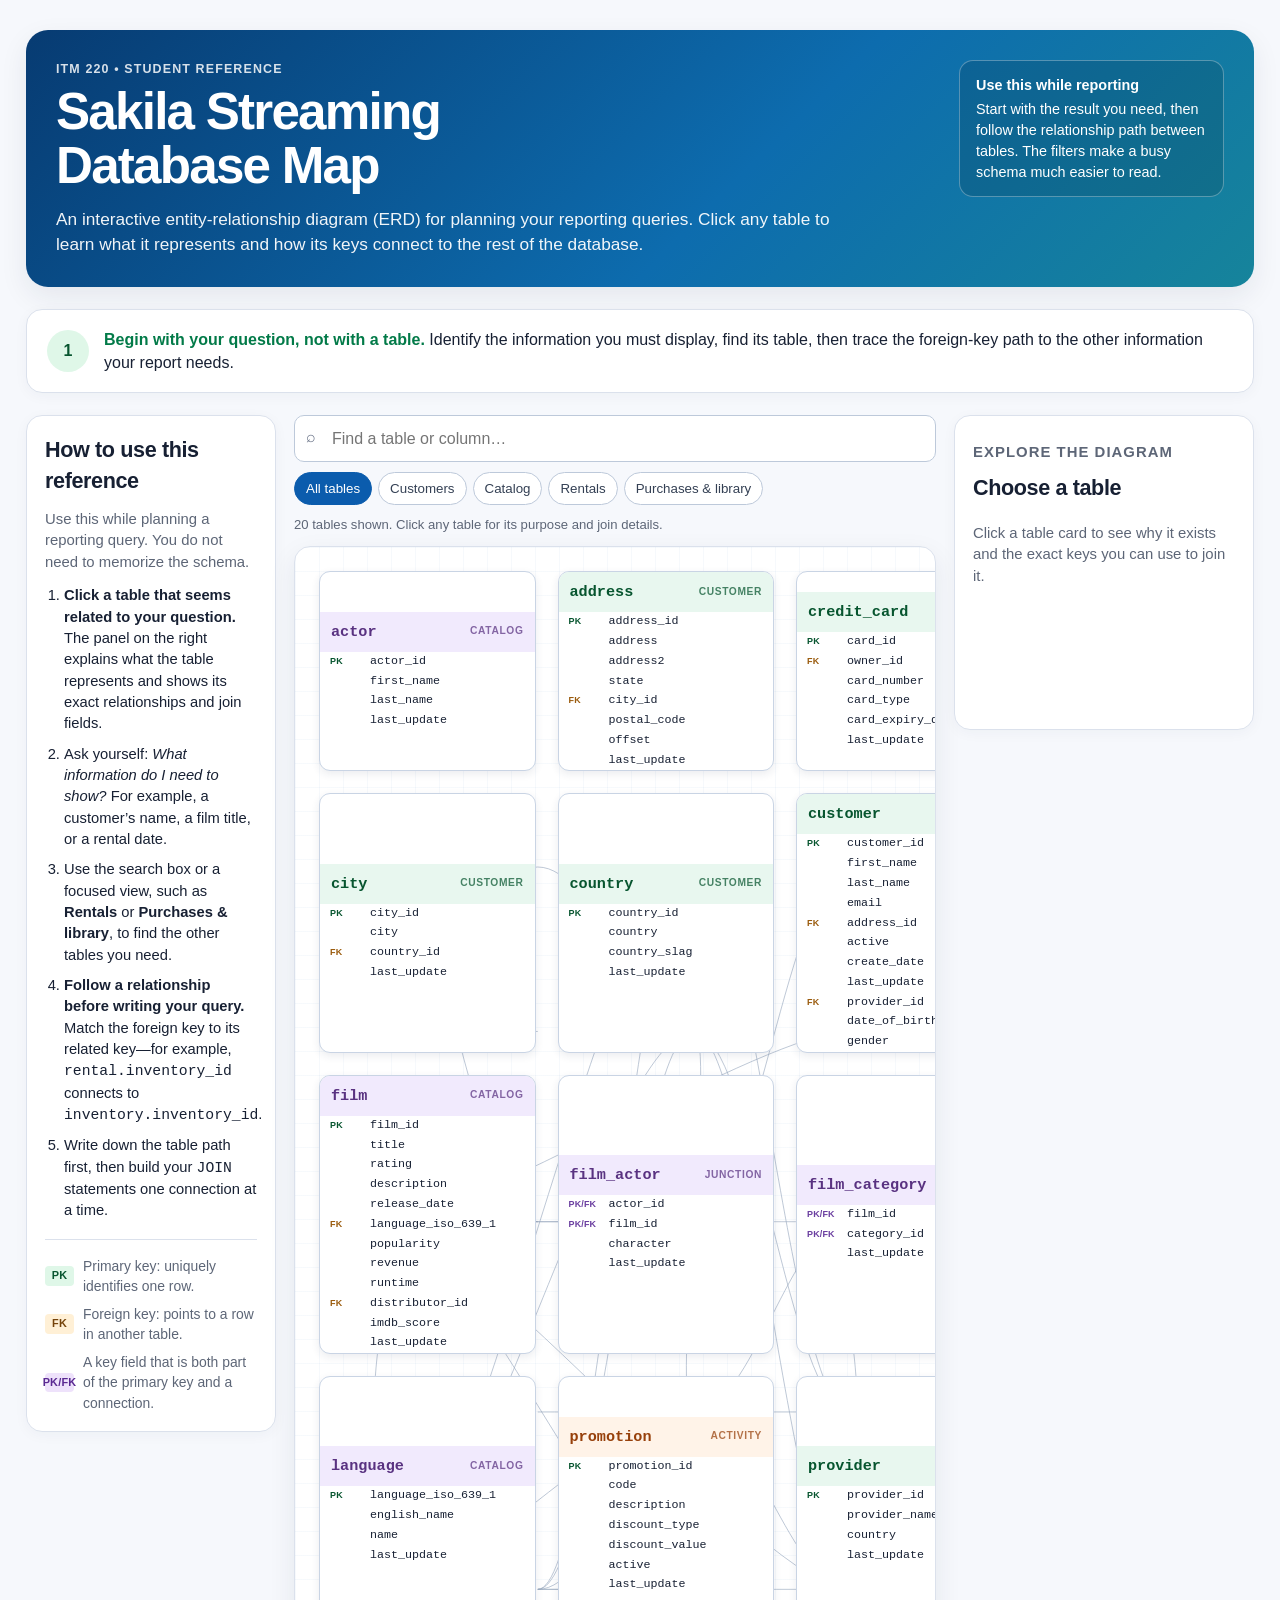
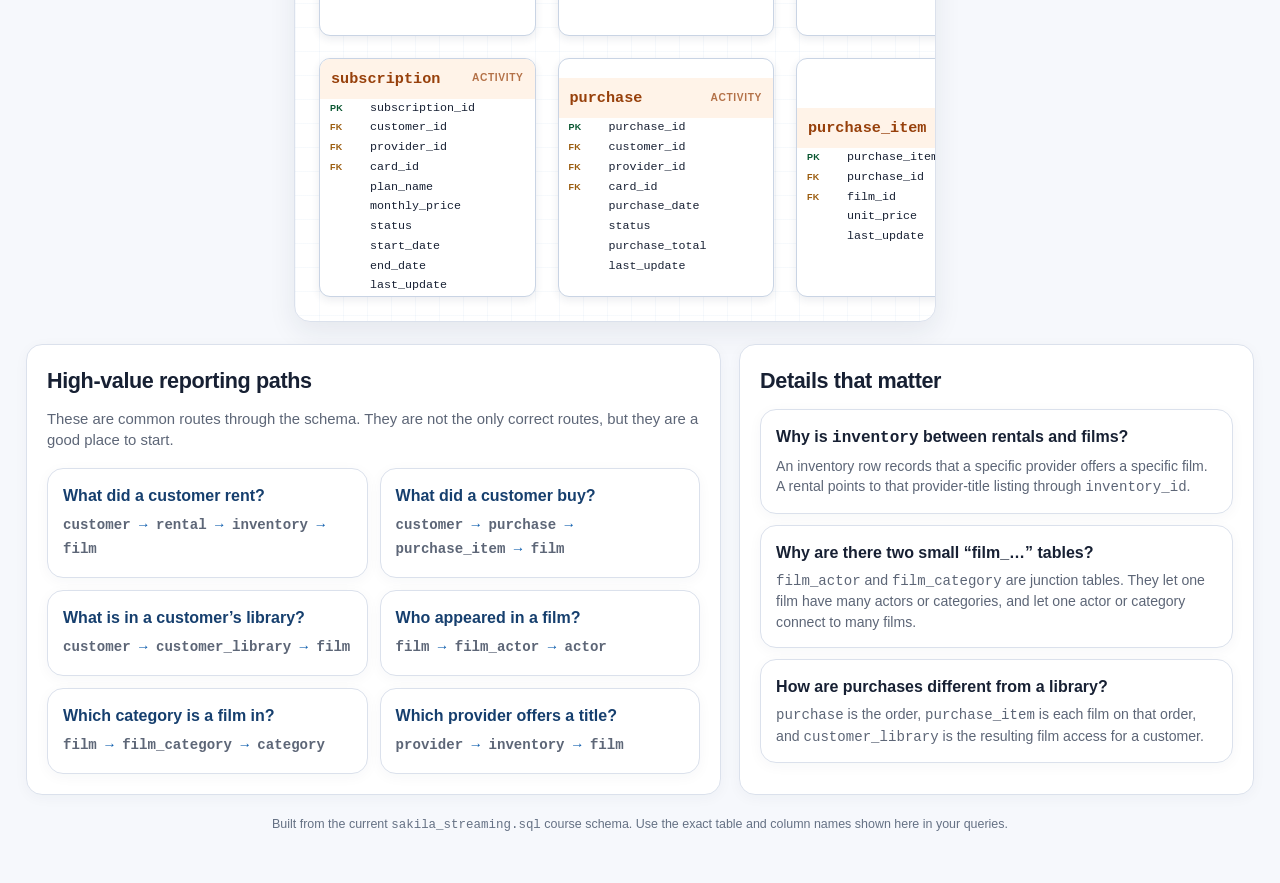
==== docs/database-access/sakila-streaming-erd/index.html @ 8a1492b1 "Rename ERD file to index.html" ====
<!doctype html>
<html lang="en">
<head>
  <meta charset="utf-8">
  <meta name="viewport" content="width=device-width, initial-scale=1">
  <title>Sakila Streaming — Student ERD Reference</title>
  <style>
    :root {
      --ink: #172033;
      --muted: #5d6677;
      --paper: #f6f8fc;
      --panel: #ffffff;
      --line: #dbe1ec;
      --blue: #0b5cad;
      --blue-soft: #e8f2ff;
      --green: #027a48;
      --green-soft: #e8f7ef;
      --purple: #6b3fa0;
      --purple-soft: #f1eafd;
      --orange: #b54708;
      --orange-soft: #fff3e8;
      --shadow: 0 10px 28px rgba(25, 40, 70, .08);
    }

    * { box-sizing: border-box; }
    html { scroll-behavior: smooth; }
    body {
      margin: 0;
      color: var(--ink);
      background: var(--paper);
      font-family: Inter, Aptos, "Segoe UI", Arial, sans-serif;
      line-height: 1.45;
    }

    .page { max-width: 1550px; margin: 0 auto; padding: 30px 26px 50px; }
    .hero {
      display: grid;
      grid-template-columns: minmax(0, 1fr) auto;
      gap: 20px;
      align-items: start;
      padding: 30px;
      border-radius: 22px;
      color: #fff;
      background: linear-gradient(135deg, #073b72 0%, #0d6cae 58%, #16849b 100%);
      box-shadow: var(--shadow);
    }
    .eyebrow { margin: 0 0 7px; font-size: .78rem; font-weight: 800; letter-spacing: .09em; text-transform: uppercase; opacity: .84; }
    h1 { margin: 0; font-size: clamp(2rem, 4vw, 3.25rem); line-height: 1.05; letter-spacing: -.035em; }
    .subtitle { max-width: 780px; margin: 14px 0 0; font-size: 1.08rem; opacity: .94; }
    .hero-note { max-width: 265px; padding: 14px 16px; border: 1px solid rgba(255,255,255,.3); border-radius: 14px; background: rgba(0,0,0,.12); font-size: .9rem; }
    .hero-note strong { display: block; margin-bottom: 3px; }

    .quick-start, .guide, .detail-panel, .path-card, .faq-card {
      border: 1px solid var(--line);
      border-radius: 16px;
      background: var(--panel);
      box-shadow: 0 3px 14px rgba(25, 40, 70, .04);
    }
    .quick-start { display: grid; grid-template-columns: auto minmax(0, 1fr); gap: 15px; align-items: center; margin: 22px 0; padding: 18px 20px; }
    .quick-start .number { display: grid; place-items: center; width: 42px; height: 42px; border-radius: 50%; color: #07552f; background: #dff7e8; font-weight: 850; }
    .quick-start p { margin: 0; }
    .quick-start strong { color: var(--green); }

    h2 { margin: 0; font-size: 1.35rem; letter-spacing: -.018em; }
    h3 { margin: 0; font-size: 1rem; }
    .workspace { display: grid; grid-template-columns: 250px minmax(0, 1fr) 300px; gap: 18px; align-items: start; }
    .guide, .detail-panel { padding: 18px; }
    .guide { position: sticky; top: 18px; }
    .guide h2, .detail-panel h2 { margin-bottom: 12px; }
    .guide p, .detail-panel p { margin: 8px 0; color: var(--muted); font-size: .93rem; }
    .guide ol { margin: 12px 0 0; padding-left: 19px; }
    .guide li { margin: 9px 0; font-size: .92rem; }
    .legend { display: grid; gap: 8px; margin-top: 17px; padding-top: 16px; border-top: 1px solid var(--line); }
    .legend-row { display: flex; gap: 9px; align-items: center; font-size: .87rem; color: var(--muted); }
    .key { display: inline-flex; min-width: 29px; justify-content: center; padding: 2px 5px; border-radius: 4px; font-size: .68rem; font-weight: 850; letter-spacing: .02em; }
    .key.pk { color: #07552f; background: #dff7e8; }
    .key.fk { color: #75430a; background: #fff0d6; }
    .key.both { color: #5a2992; background: #eee2fb; }

    .map-area { min-width: 0; }
    .toolbar { display: flex; flex-wrap: wrap; gap: 10px; align-items: center; margin: 0 0 12px; }
    .search-wrap { flex: 1 1 215px; position: relative; }
    .search-wrap input { width: 100%; padding: 11px 12px 11px 37px; border: 1px solid #bdc9da; border-radius: 10px; outline: none; font: inherit; background: #fff; }
    .search-wrap input:focus { border-color: var(--blue); box-shadow: 0 0 0 3px rgba(11,92,173,.14); }
    .search-icon { position: absolute; left: 12px; top: 10px; color: #667085; }
    .filters { display: flex; flex-wrap: wrap; gap: 6px; }
    .filter {
      border: 1px solid #bdc9da;
      border-radius: 99px;
      padding: 8px 11px;
      color: #344054;
      background: #fff;
      font: 700 .78rem/1 inherit;
      cursor: pointer;
    }
    .filter:hover, .filter[aria-pressed="true"] { color: #fff; border-color: var(--blue); background: var(--blue); }
    .status { width: 100%; margin: 0; font-size: .82rem; color: var(--muted); }

    .diagram {
      position: relative;
      min-height: 1160px;
      overflow: auto;
      border: 1px solid var(--line);
      border-radius: 16px;
      background: linear-gradient(90deg, rgba(11,92,173,.035) 1px, transparent 1px), linear-gradient(rgba(11,92,173,.035) 1px, transparent 1px), #fff;
      background-size: 24px 24px;
      box-shadow: var(--shadow);
    }
    #connections { position: absolute; inset: 0; width: 100%; height: 100%; pointer-events: none; overflow: visible; z-index: 1; }
    .edge { fill: none; stroke: #98a9bf; stroke-width: 1.35; opacity: .72; }
    .edge.highlight { stroke: #0b5cad; stroke-width: 2.5; opacity: 1; }
    .edge-label { fill: #536174; font-size: 10px; font-weight: 750; paint-order: stroke; stroke: #fff; stroke-width: 3px; stroke-linejoin: round; }
    #cards { position: relative; z-index: 2; display: grid; grid-template-columns: repeat(4, minmax(205px, 1fr)); gap: 22px; min-width: 980px; padding: 24px; }
    .table-card {
      width: 100%; padding: 0; overflow: hidden; border: 1px solid #c9d4e4; border-radius: 11px; color: var(--ink); text-align: left; background: #fff; box-shadow: 0 3px 8px rgba(30, 45, 75, .09); font: inherit; cursor: pointer; transition: transform .14s ease, box-shadow .14s ease, opacity .14s ease;
    }
    .table-card:hover, .table-card:focus-visible { z-index: 3; outline: none; transform: translateY(-2px); box-shadow: 0 8px 18px rgba(30, 45, 75, .16); }
    .table-card.is-selected { border: 3px solid var(--blue); box-shadow: 0 0 0 4px rgba(11,92,173,.14), 0 8px 18px rgba(30, 45, 75, .16); }
    .table-card.is-muted { opacity: .28; }
    .table-card.is-hidden { display: none; }
    .table-head { display: flex; align-items: center; justify-content: space-between; gap: 8px; padding: 9px 11px; color: #173a5e; background: var(--blue-soft); }
    .table-head.people { color: #07552f; background: var(--green-soft); }
    .table-head.catalog { color: #593281; background: var(--purple-soft); }
    .table-head.activity { color: #97400b; background: var(--orange-soft); }
    .table-name { font-family: ui-monospace, SFMono-Regular, Consolas, monospace; font-size: .95rem; font-weight: 850; }
    .table-kind { font-size: .64rem; font-weight: 850; letter-spacing: .06em; text-transform: uppercase; opacity: .72; }
    .table-fields { padding: 7px 0; }
    .field { display: grid; grid-template-columns: 35px minmax(0, 1fr); gap: 5px; padding: 2px 10px; font-family: ui-monospace, SFMono-Regular, Consolas, monospace; font-size: .73rem; line-height: 1.35; }
    .field-key { align-self: start; padding-top: 1px; font-family: Inter, Aptos, sans-serif; font-size: .56rem; font-weight: 900; letter-spacing: .02em; color: transparent; }
    .field-key.pk { color: #07552f; }
    .field-key.fk { color: #9a5b0d; }
    .field-key.both { color: #6b3fa0; }
    .field-name { overflow-wrap: anywhere; }

    .detail-panel { position: sticky; top: 18px; min-height: 315px; }
    .detail-kicker { margin: 0 0 5px; color: var(--blue); font-size: .73rem; font-weight: 850; letter-spacing: .07em; text-transform: uppercase; }
    .detail-name { font-family: ui-monospace, SFMono-Regular, Consolas, monospace; font-size: 1.3rem; }
    .connection-list { margin: 15px 0 0; padding: 0; list-style: none; }
    .connection-list li { margin: 7px 0; color: var(--muted); font-size: .85rem; }
    .connection-list code { color: #26466d; font-weight: 700; }
    .empty-detail { margin: 20px 0 0 !important; }

    .bottom { display: grid; grid-template-columns: 1.35fr 1fr; gap: 18px; margin-top: 22px; }
    .paths, .faq { padding: 20px; }
    .paths > p, .faq > p { margin: 7px 0 16px; color: var(--muted); }
    .path-grid { display: grid; grid-template-columns: repeat(2, minmax(0, 1fr)); gap: 12px; }
    .path-card { padding: 15px; }
    .path-card h3 { color: #163f6e; }
    .path-card p { margin: 7px 0 0; color: var(--muted); font-size: .88rem; }
    .path { margin: 10px 0 0; color: #334155; font-family: ui-monospace, SFMono-Regular, Consolas, monospace; font-size: .76rem; font-weight: 700; line-height: 1.7; }
    .arrow { color: var(--blue); }
    .faq-card { padding: 15px; margin: 11px 0 0; }
    .faq-card p { margin: 6px 0 0; color: var(--muted); font-size: .88rem; }
    footer { margin-top: 20px; color: #657184; font-size: .78rem; text-align: center; }

    @media (max-width: 1180px) {
      .workspace { grid-template-columns: 230px minmax(0, 1fr); }
      .detail-panel { grid-column: 1 / -1; position: static; }
      .detail-panel .connection-list { display: grid; grid-template-columns: repeat(2, minmax(0, 1fr)); column-gap: 16px; }
    }
    @media (max-width: 770px) {
      .page { padding: 14px 12px 30px; }
      .hero, .workspace, .bottom { grid-template-columns: 1fr; }
      .hero { padding: 22px; }
      .hero-note { max-width: none; }
      .guide { position: static; }
      .path-grid { grid-template-columns: 1fr; }
      .detail-panel .connection-list { display: block; }
      .diagram { min-height: 980px; }
    }
    @media print {
      body { background: white; }
      .page { max-width: none; padding: 0; }
      .toolbar, .quick-start { display: none; }
      .hero { color: #111; background: white; box-shadow: none; border: 1px solid #bbb; }
      .hero-note { border-color: #bbb; background: #f5f5f5; }
      .workspace { display: block; }
      .guide, .detail-panel, .bottom { display: none; }
      .diagram { border: none; box-shadow: none; overflow: visible; }
      #cards { min-width: 0; grid-template-columns: repeat(4, 1fr); padding: 0; gap: 8px; }
      .table-card { break-inside: avoid; box-shadow: none; }
    }
  </style>
</head>
<body>
  <main class="page">
    <header class="hero">
      <div>
        <p class="eyebrow">ITM 220 • Student Reference</p>
        <h1>Sakila Streaming<br>Database Map</h1>
        <p class="subtitle">An interactive entity-relationship diagram (ERD) for planning your reporting queries. Click any table to learn what it represents and how its keys connect to the rest of the database.</p>
      </div>
      <div class="hero-note"><strong>Use this while reporting</strong>Start with the result you need, then follow the relationship path between tables. The filters make a busy schema much easier to read.</div>
    </header>

    <section class="quick-start" aria-label="A good way to begin">
      <div class="number">1</div>
      <p><strong>Begin with your question, not with a table.</strong> Identify the information you must display, find its table, then trace the foreign-key path to the other information your report needs.</p>
    </section>

    <section class="workspace" aria-label="Interactive ERD">
      <aside class="guide">
        <h2>How to use this reference</h2>
        <p>Use this while planning a reporting query. You do not need to memorize the schema.</p>
        <ol>
          <li><strong>Click a table that seems related to your question.</strong> The panel on the right explains what the table represents and shows its exact relationships and join fields.</li>
          <li>Ask yourself: <em>What information do I need to show?</em> For example, a customer’s name, a film title, or a rental date.</li>
          <li>Use the search box or a focused view, such as <strong>Rentals</strong> or <strong>Purchases &amp; library</strong>, to find the other tables you need.</li>
          <li><strong>Follow a relationship before writing your query.</strong> Match the foreign key to its related key—for example, <code>rental.inventory_id</code> connects to <code>inventory.inventory_id</code>.</li>
          <li>Write down the table path first, then build your <code>JOIN</code> statements one connection at a time.</li>
        </ol>
        <div class="legend" aria-label="Key legend">
          <div class="legend-row"><span class="key pk">PK</span> Primary key: uniquely identifies one row.</div>
          <div class="legend-row"><span class="key fk">FK</span> Foreign key: points to a row in another table.</div>
          <div class="legend-row"><span class="key both">PK/FK</span> A key field that is both part of the primary key and a connection.</div>
        </div>
      </aside>

      <section class="map-area">
        <div class="toolbar">
          <label class="search-wrap"><span class="search-icon" aria-hidden="true">⌕</span><input id="search" type="search" placeholder="Find a table or column…" aria-label="Find a table or column"></label>
          <div class="filters" aria-label="Show a focused view">
            <button class="filter" type="button" data-filter="all" aria-pressed="true">All tables</button>
            <button class="filter" type="button" data-filter="people" aria-pressed="false">Customers</button>
            <button class="filter" type="button" data-filter="catalog" aria-pressed="false">Catalog</button>
            <button class="filter" type="button" data-filter="rental" aria-pressed="false">Rentals</button>
            <button class="filter" type="button" data-filter="purchase" aria-pressed="false">Purchases &amp; library</button>
          </div>
          <p class="status" id="status" aria-live="polite"></p>
        </div>
        <div class="diagram" id="diagram" aria-label="Sakila Streaming ERD diagram">
          <svg id="connections" aria-hidden="true"></svg>
          <div id="cards"></div>
        </div>
      </section>

      <aside class="detail-panel" id="detail" aria-live="polite">
        <p class="detail-kicker">Explore the diagram</p>
        <h2>Choose a table</h2>
        <p class="empty-detail">Click a table card to see why it exists and the exact keys you can use to join it.</p>
      </aside>
    </section>

    <section class="bottom">
      <section class="paths guide">
        <h2>High-value reporting paths</h2>
        <p>These are common routes through the schema. They are not the only correct routes, but they are a good place to start.</p>
        <div class="path-grid">
          <article class="path-card"><h3>What did a customer rent?</h3><p class="path"><code>customer</code> <span class="arrow">→</span> <code>rental</code> <span class="arrow">→</span> <code>inventory</code> <span class="arrow">→</span> <code>film</code></p></article>
          <article class="path-card"><h3>What did a customer buy?</h3><p class="path"><code>customer</code> <span class="arrow">→</span> <code>purchase</code> <span class="arrow">→</span> <code>purchase_item</code> <span class="arrow">→</span> <code>film</code></p></article>
          <article class="path-card"><h3>What is in a customer’s library?</h3><p class="path"><code>customer</code> <span class="arrow">→</span> <code>customer_library</code> <span class="arrow">→</span> <code>film</code></p></article>
          <article class="path-card"><h3>Who appeared in a film?</h3><p class="path"><code>film</code> <span class="arrow">→</span> <code>film_actor</code> <span class="arrow">→</span> <code>actor</code></p></article>
          <article class="path-card"><h3>Which category is a film in?</h3><p class="path"><code>film</code> <span class="arrow">→</span> <code>film_category</code> <span class="arrow">→</span> <code>category</code></p></article>
          <article class="path-card"><h3>Which provider offers a title?</h3><p class="path"><code>provider</code> <span class="arrow">→</span> <code>inventory</code> <span class="arrow">→</span> <code>film</code></p></article>
        </div>
      </section>

      <section class="faq guide">
        <h2>Details that matter</h2>
        <article class="faq-card"><h3>Why is <code>inventory</code> between rentals and films?</h3><p>An inventory row records that a specific provider offers a specific film. A rental points to that provider-title listing through <code>inventory_id</code>.</p></article>
        <article class="faq-card"><h3>Why are there two small “film_…” tables?</h3><p><code>film_actor</code> and <code>film_category</code> are junction tables. They let one film have many actors or categories, and let one actor or category connect to many films.</p></article>
        <article class="faq-card"><h3>How are purchases different from a library?</h3><p><code>purchase</code> is the order, <code>purchase_item</code> is each film on that order, and <code>customer_library</code> is the resulting film access for a customer.</p></article>
      </section>
    </section>

    <footer>Built from the current <code>sakila_streaming.sql</code> course schema. Use the exact table and column names shown here in your queries.</footer>
  </main>

  <script>
    const tables = [
      { name: 'actor', group: 'catalog', kind: 'Catalog', purpose: 'One performer. Use this when a report needs an actor’s name.', columns: ['actor_id','first_name','last_name','last_update'], pk: ['actor_id'] },
      { name: 'address', group: 'people', kind: 'Customer', purpose: 'A street address for a customer. Each address belongs to one city.', columns: ['address_id','address','address2','state','city_id','postal_code','offset','last_update'], pk: ['address_id'], fk: { city_id: ['city','city_id'] } },
      { name: 'credit_card', group: 'people', kind: 'Customer', purpose: 'A saved payment card owned by a customer. Rentals, purchases, and subscriptions can use it.', columns: ['card_id','owner_id','card_number','card_type','card_expiry_date','last_update'], pk: ['card_id'], fk: { owner_id: ['customer','customer_id'] } },
      { name: 'category', group: 'catalog', kind: 'Catalog', purpose: 'A film category such as a genre. Connect through film_category, not directly to film.', columns: ['category_id','name','last_update'], pk: ['category_id'] },
      { name: 'city', group: 'people', kind: 'Customer', purpose: 'A city in a customer address. Each city belongs to one country.', columns: ['city_id','city','country_id','last_update'], pk: ['city_id'], fk: { country_id: ['country','country_id'] } },
      { name: 'country', group: 'people', kind: 'Customer', purpose: 'A country used in the address hierarchy.', columns: ['country_id','country','country_slag','last_update'], pk: ['country_id'] },
      { name: 'customer', group: 'people', kind: 'Customer', purpose: 'One streaming customer. This is the usual starting point for customer activity reports.', columns: ['customer_id','first_name','last_name','email','address_id','active','create_date','last_update','provider_id','date_of_birth','gender'], pk: ['customer_id'], fk: { address_id: ['address','address_id'], provider_id: ['provider','provider_id'] } },
      { name: 'distributor', group: 'catalog', kind: 'Catalog', purpose: 'A company that distributes films. A film belongs to one distributor.', columns: ['distributor_id','name','last_update'], pk: ['distributor_id'] },
      { name: 'film', group: 'catalog', kind: 'Catalog', purpose: 'One title in the streaming catalog. This is the core table for film details.', columns: ['film_id','title','rating','description','release_date','language_iso_639_1','popularity','revenue','runtime','distributor_id','imdb_score','last_update'], pk: ['film_id'], fk: { language_iso_639_1: ['language','language_iso_639_1'], distributor_id: ['distributor','distributor_id'] } },
      { name: 'film_actor', group: 'catalog', kind: 'Junction', purpose: 'Connects films and actors. Each row represents one actor’s character in one film.', columns: ['actor_id','film_id','character','last_update'], pk: ['actor_id','film_id'], fk: { actor_id: ['actor','actor_id'], film_id: ['film','film_id'] } },
      { name: 'film_category', group: 'catalog', kind: 'Junction', purpose: 'Connects films and categories. It allows a film to have more than one category.', columns: ['film_id','category_id','last_update'], pk: ['film_id','category_id'], fk: { film_id: ['film','film_id'], category_id: ['category','category_id'] } },
      { name: 'inventory', group: 'catalog', kind: 'Catalog', purpose: 'A provider’s listing for a film. It connects the provider, the title, and any rental of that listing.', columns: ['inventory_id','film_id','provider_id','last_update'], pk: ['inventory_id'], fk: { film_id: ['film','film_id'], provider_id: ['provider','provider_id'] } },
      { name: 'language', group: 'catalog', kind: 'Catalog', purpose: 'A language available for a film. Its ISO code is the key used by film.', columns: ['language_iso_639_1','english_name','name','last_update'], pk: ['language_iso_639_1'] },
      { name: 'promotion', group: 'activity', kind: 'Activity', purpose: 'A promotional code that can be applied to a rental.', columns: ['promotion_id','code','description','discount_type','discount_value','active','last_update'], pk: ['promotion_id'] },
      { name: 'provider', group: 'people', kind: 'Customer', purpose: 'A streaming provider. It can be connected to a customer, subscription, inventory listing, purchase, or library item.', columns: ['provider_id','provider_name','country','last_update'], pk: ['provider_id'] },
      { name: 'rental', group: 'activity', kind: 'Activity', purpose: 'One rental event for one provider-title listing. It records dates, amounts, promotion, and payment card.', columns: ['rental_id','customer_id','inventory_id','promotion_id','rental_date','return_date','base_amount','total_amount','card_id','paid_at','last_update'], pk: ['rental_id'], fk: { customer_id: ['customer','customer_id'], inventory_id: ['inventory','inventory_id'], promotion_id: ['promotion','promotion_id'], card_id: ['credit_card','card_id'] } },
      { name: 'subscription', group: 'activity', kind: 'Activity', purpose: 'A customer’s plan with a provider, including price, status, dates, and payment card.', columns: ['subscription_id','customer_id','provider_id','card_id','plan_name','monthly_price','status','start_date','end_date','last_update'], pk: ['subscription_id'], fk: { customer_id: ['customer','customer_id'], provider_id: ['provider','provider_id'], card_id: ['credit_card','card_id'] } },
      { name: 'purchase', group: 'activity', kind: 'Activity', purpose: 'The header for one customer purchase. The individual films are in purchase_item.', columns: ['purchase_id','customer_id','provider_id','card_id','purchase_date','status','purchase_total','last_update'], pk: ['purchase_id'], fk: { customer_id: ['customer','customer_id'], provider_id: ['provider','provider_id'], card_id: ['credit_card','card_id'] } },
      { name: 'purchase_item', group: 'activity', kind: 'Activity', purpose: 'One film line on a purchase. This table is how one purchase can include several films.', columns: ['purchase_item_id','purchase_id','film_id','unit_price','last_update'], pk: ['purchase_item_id'], fk: { purchase_id: ['purchase','purchase_id'], film_id: ['film','film_id'] } },
      { name: 'customer_library', group: 'activity', kind: 'Activity', purpose: 'A film that a customer can access in their library. It can point back to the purchase that gave the access.', columns: ['library_id','customer_id','film_id','provider_id','purchase_id','acquired_date','status','last_update'], pk: ['library_id'], fk: { customer_id: ['customer','customer_id'], film_id: ['film','film_id'], provider_id: ['provider','provider_id'], purchase_id: ['purchase','purchase_id'] } }
    ];

    const views = {
      all: tables.map(t => t.name),
      people: ['customer','address','city','country','credit_card','provider','subscription','rental','purchase','customer_library'],
      catalog: ['film','language','distributor','category','film_category','actor','film_actor','inventory','provider'],
      rental: ['rental','customer','inventory','film','provider','promotion','credit_card'],
      purchase: ['purchase','purchase_item','customer_library','customer','film','provider','credit_card']
    };

    const edges = tables.flatMap(table => Object.entries(table.fk || {}).map(([fromColumn, [to, toColumn]]) => ({ from: table.name, fromColumn, to, toColumn })));
    const cards = document.getElementById('cards');
    const svg = document.getElementById('connections');
    const diagram = document.getElementById('diagram');
    const detail = document.getElementById('detail');
    const search = document.getElementById('search');
    const status = document.getElementById('status');
    let filter = 'all';
    let selected = null;

    function keyType(table, field) {
      const primary = table.pk.includes(field);
      const foreign = !!(table.fk && table.fk[field]);
      return primary && foreign ? 'both' : primary ? 'pk' : foreign ? 'fk' : '';
    }

    function renderCards() {
      cards.innerHTML = tables.map(table => {
        const fields = table.columns.map(field => {
          const kind = keyType(table, field);
          const label = kind === 'both' ? 'PK/FK' : kind ? kind.toUpperCase() : '·';
          return `<div class="field"><span class="field-key ${kind}">${label}</span><span class="field-name">${field}</span></div>`;
        }).join('');
        return `<button class="table-card" type="button" data-table="${table.name}" aria-label="Open details for ${table.name}"><span class="table-head ${table.group}"><span class="table-name">${table.name}</span><span class="table-kind">${table.kind}</span></span><span class="table-fields">${fields}</span></button>`;
      }).join('');
      cards.querySelectorAll('.table-card').forEach(card => card.addEventListener('click', () => selectTable(card.dataset.table)));
    }

    function isVisible(table) {
      const query = search.value.trim().toLowerCase();
      const inView = views[filter].includes(table.name);
      const matches = !query || [table.name, table.purpose, ...table.columns].join(' ').toLowerCase().includes(query);
      return inView && matches;
    }

    function selectTable(name) {
      selected = name;
      update();
      const table = tables.find(t => t.name === name);
      const related = edges.filter(e => e.from === name || e.to === name);
      const sourceConnections = related.map(e => {
        const other = e.from === name ? e.to : e.from;
        const ownColumn = e.from === name ? e.fromColumn : e.toColumn;
        const otherColumn = e.from === name ? e.toColumn : e.fromColumn;
        return `<li><code>${ownColumn}</code> connects to <button class="text-link" data-jump="${other}">${other}.${otherColumn}</button></li>`;
      }).join('') || '<li>This table does not contain a foreign key.</li>';
      detail.innerHTML = `<p class="detail-kicker">${table.kind} table</p><h2 class="detail-name">${table.name}</h2><p>${table.purpose}</p><h3>Exact join connections</h3><ul class="connection-list">${sourceConnections}</ul>`;
      detail.querySelectorAll('[data-jump]').forEach(button => {
        button.style.cssText = 'border:0;padding:0;color:#0b5cad;background:transparent;font:inherit;font-weight:700;cursor:pointer;text-decoration:underline;';
        button.addEventListener('click', () => selectTable(button.dataset.jump));
      });
      detail.scrollIntoView({ behavior: 'smooth', block: 'nearest' });
    }

    function update() {
      const visibleNames = new Set(tables.filter(isVisible).map(t => t.name));
      const connected = new Set();
      if (selected) {
        connected.add(selected);
        edges.forEach(edge => { if (edge.from === selected) connected.add(edge.to); if (edge.to === selected) connected.add(edge.from); });
      }
      cards.querySelectorAll('.table-card').forEach(card => {
        const name = card.dataset.table;
        card.classList.toggle('is-hidden', !visibleNames.has(name));
        card.classList.toggle('is-selected', name === selected);
        card.classList.toggle('is-muted', !!selected && visibleNames.has(name) && !connected.has(name));
      });
      const visibleCount = visibleNames.size;
      status.textContent = `${visibleCount} ${visibleCount === 1 ? 'table' : 'tables'} shown${search.value.trim() ? ` for “${search.value.trim()}”` : ''}. Click any table for its purpose and join details.`;
      requestAnimationFrame(() => drawEdges(visibleNames));
    }

    function drawEdges(visibleNames) {
      const diagramRect = diagram.getBoundingClientRect();
      const scrollLeft = diagram.scrollLeft;
      const scrollTop = diagram.scrollTop;
      svg.innerHTML = '';
      svg.setAttribute('viewBox', `0 0 ${diagram.scrollWidth} ${diagram.scrollHeight}`);
      svg.setAttribute('width', diagram.scrollWidth);
      svg.setAttribute('height', diagram.scrollHeight);
      edges.filter(edge => visibleNames.has(edge.from) && visibleNames.has(edge.to)).forEach(edge => {
        const from = cards.querySelector(`[data-table="${edge.from}"]`).getBoundingClientRect();
        const to = cards.querySelector(`[data-table="${edge.to}"]`).getBoundingClientRect();
        const x1 = from.left - diagramRect.left + scrollLeft + from.width / 2;
        const y1 = from.top - diagramRect.top + scrollTop + from.height / 2;
        const x2 = to.left - diagramRect.left + scrollLeft + to.width / 2;
        const y2 = to.top - diagramRect.top + scrollTop + to.height / 2;
        const bend = Math.max(38, Math.min(130, Math.abs(x2 - x1) * .38));
        const direction = x2 >= x1 ? 1 : -1;
        const path = document.createElementNS('http://www.w3.org/2000/svg', 'path');
        path.setAttribute('d', `M ${x1} ${y1} C ${x1 + bend * direction} ${y1}, ${x2 - bend * direction} ${y2}, ${x2} ${y2}`);
        path.setAttribute('class', `edge ${selected && (edge.from === selected || edge.to === selected) ? 'highlight' : ''}`);
        svg.appendChild(path);
      });
    }

    document.querySelectorAll('.filter').forEach(button => button.addEventListener('click', () => {
      filter = button.dataset.filter;
      document.querySelectorAll('.filter').forEach(item => item.setAttribute('aria-pressed', item === button ? 'true' : 'false'));
      update();
    }));
    search.addEventListener('input', update);
    window.addEventListener('resize', () => requestAnimationFrame(() => drawEdges(new Set(tables.filter(isVisible).map(t => t.name)))));

    renderCards();
    update();
  </script>
</body>
</html>
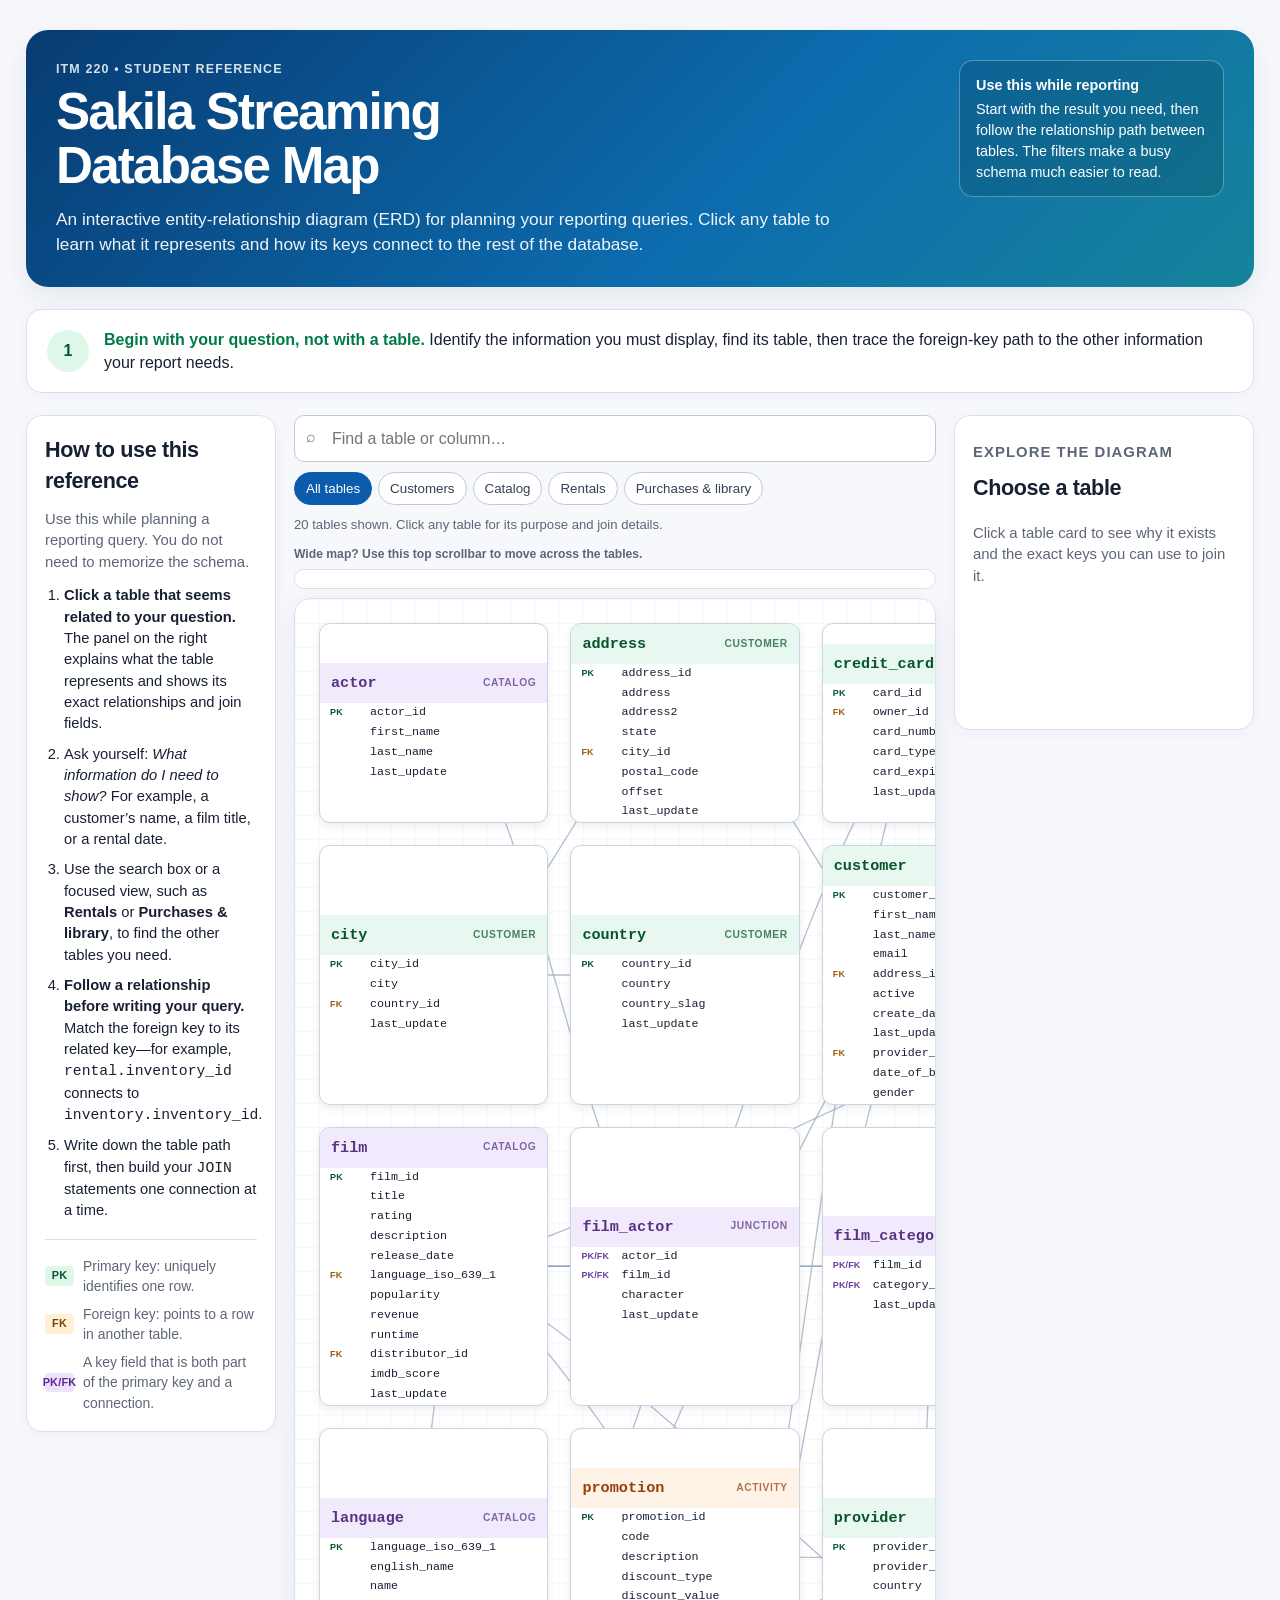
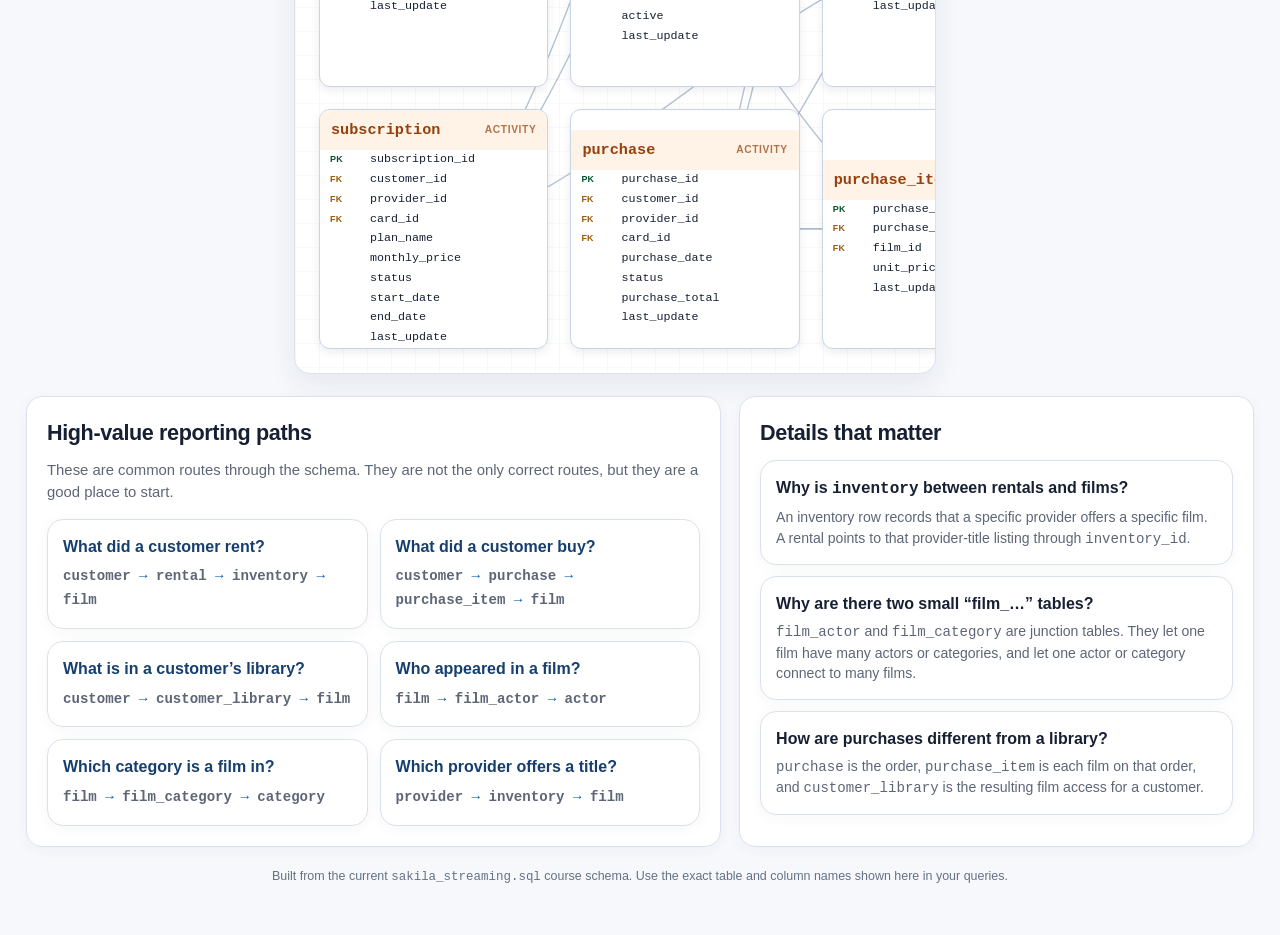
==== commit 5d8128c9: "Redirect to new Sakila Streaming ERD page Updated the index.html file to redirect to the new interac" ====
--- a/docs/database-access/sakila-streaming-erd/index.html
+++ b/docs/database-access/sakila-streaming-erd/index.html
@@ -2,408 +2,11 @@
 <html lang="en">
 <head>
   <meta charset="utf-8">
+  <meta http-equiv="refresh" content="0; url=sakila_streaming_erd.html">
   <meta name="viewport" content="width=device-width, initial-scale=1">
   <title>Sakila Streaming — Student ERD Reference</title>
-  <style>
-    :root {
-      --ink: #172033;
-      --muted: #5d6677;
-      --paper: #f6f8fc;
-      --panel: #ffffff;
-      --line: #dbe1ec;
-      --blue: #0b5cad;
-      --blue-soft: #e8f2ff;
-      --green: #027a48;
-      --green-soft: #e8f7ef;
-      --purple: #6b3fa0;
-      --purple-soft: #f1eafd;
-      --orange: #b54708;
-      --orange-soft: #fff3e8;
-      --shadow: 0 10px 28px rgba(25, 40, 70, .08);
-    }
-
-    * { box-sizing: border-box; }
-    html { scroll-behavior: smooth; }
-    body {
-      margin: 0;
-      color: var(--ink);
-      background: var(--paper);
-      font-family: Inter, Aptos, "Segoe UI", Arial, sans-serif;
-      line-height: 1.45;
-    }
-
-    .page { max-width: 1550px; margin: 0 auto; padding: 30px 26px 50px; }
-    .hero {
-      display: grid;
-      grid-template-columns: minmax(0, 1fr) auto;
-      gap: 20px;
-      align-items: start;
-      padding: 30px;
-      border-radius: 22px;
-      color: #fff;
-      background: linear-gradient(135deg, #073b72 0%, #0d6cae 58%, #16849b 100%);
-      box-shadow: var(--shadow);
-    }
-    .eyebrow { margin: 0 0 7px; font-size: .78rem; font-weight: 800; letter-spacing: .09em; text-transform: uppercase; opacity: .84; }
-    h1 { margin: 0; font-size: clamp(2rem, 4vw, 3.25rem); line-height: 1.05; letter-spacing: -.035em; }
-    .subtitle { max-width: 780px; margin: 14px 0 0; font-size: 1.08rem; opacity: .94; }
-    .hero-note { max-width: 265px; padding: 14px 16px; border: 1px solid rgba(255,255,255,.3); border-radius: 14px; background: rgba(0,0,0,.12); font-size: .9rem; }
-    .hero-note strong { display: block; margin-bottom: 3px; }
-
-    .quick-start, .guide, .detail-panel, .path-card, .faq-card {
-      border: 1px solid var(--line);
-      border-radius: 16px;
-      background: var(--panel);
-      box-shadow: 0 3px 14px rgba(25, 40, 70, .04);
-    }
-    .quick-start { display: grid; grid-template-columns: auto minmax(0, 1fr); gap: 15px; align-items: center; margin: 22px 0; padding: 18px 20px; }
-    .quick-start .number { display: grid; place-items: center; width: 42px; height: 42px; border-radius: 50%; color: #07552f; background: #dff7e8; font-weight: 850; }
-    .quick-start p { margin: 0; }
-    .quick-start strong { color: var(--green); }
-
-    h2 { margin: 0; font-size: 1.35rem; letter-spacing: -.018em; }
-    h3 { margin: 0; font-size: 1rem; }
-    .workspace { display: grid; grid-template-columns: 250px minmax(0, 1fr) 300px; gap: 18px; align-items: start; }
-    .guide, .detail-panel { padding: 18px; }
-    .guide { position: sticky; top: 18px; }
-    .guide h2, .detail-panel h2 { margin-bottom: 12px; }
-    .guide p, .detail-panel p { margin: 8px 0; color: var(--muted); font-size: .93rem; }
-    .guide ol { margin: 12px 0 0; padding-left: 19px; }
-    .guide li { margin: 9px 0; font-size: .92rem; }
-    .legend { display: grid; gap: 8px; margin-top: 17px; padding-top: 16px; border-top: 1px solid var(--line); }
-    .legend-row { display: flex; gap: 9px; align-items: center; font-size: .87rem; color: var(--muted); }
-    .key { display: inline-flex; min-width: 29px; justify-content: center; padding: 2px 5px; border-radius: 4px; font-size: .68rem; font-weight: 850; letter-spacing: .02em; }
-    .key.pk { color: #07552f; background: #dff7e8; }
-    .key.fk { color: #75430a; background: #fff0d6; }
-    .key.both { color: #5a2992; background: #eee2fb; }
-
-    .map-area { min-width: 0; }
-    .toolbar { display: flex; flex-wrap: wrap; gap: 10px; align-items: center; margin: 0 0 12px; }
-    .search-wrap { flex: 1 1 215px; position: relative; }
-    .search-wrap input { width: 100%; padding: 11px 12px 11px 37px; border: 1px solid #bdc9da; border-radius: 10px; outline: none; font: inherit; background: #fff; }
-    .search-wrap input:focus { border-color: var(--blue); box-shadow: 0 0 0 3px rgba(11,92,173,.14); }
-    .search-icon { position: absolute; left: 12px; top: 10px; color: #667085; }
-    .filters { display: flex; flex-wrap: wrap; gap: 6px; }
-    .filter {
-      border: 1px solid #bdc9da;
-      border-radius: 99px;
-      padding: 8px 11px;
-      color: #344054;
-      background: #fff;
-      font: 700 .78rem/1 inherit;
-      cursor: pointer;
-    }
-    .filter:hover, .filter[aria-pressed="true"] { color: #fff; border-color: var(--blue); background: var(--blue); }
-    .status { width: 100%; margin: 0; font-size: .82rem; color: var(--muted); }
-
-    .diagram {
-      position: relative;
-      min-height: 1160px;
-      overflow: auto;
-      border: 1px solid var(--line);
-      border-radius: 16px;
-      background: linear-gradient(90deg, rgba(11,92,173,.035) 1px, transparent 1px), linear-gradient(rgba(11,92,173,.035) 1px, transparent 1px), #fff;
-      background-size: 24px 24px;
-      box-shadow: var(--shadow);
-    }
-    #connections { position: absolute; inset: 0; width: 100%; height: 100%; pointer-events: none; overflow: visible; z-index: 1; }
-    .edge { fill: none; stroke: #98a9bf; stroke-width: 1.35; opacity: .72; }
-    .edge.highlight { stroke: #0b5cad; stroke-width: 2.5; opacity: 1; }
-    .edge-label { fill: #536174; font-size: 10px; font-weight: 750; paint-order: stroke; stroke: #fff; stroke-width: 3px; stroke-linejoin: round; }
-    #cards { position: relative; z-index: 2; display: grid; grid-template-columns: repeat(4, minmax(205px, 1fr)); gap: 22px; min-width: 980px; padding: 24px; }
-    .table-card {
-      width: 100%; padding: 0; overflow: hidden; border: 1px solid #c9d4e4; border-radius: 11px; color: var(--ink); text-align: left; background: #fff; box-shadow: 0 3px 8px rgba(30, 45, 75, .09); font: inherit; cursor: pointer; transition: transform .14s ease, box-shadow .14s ease, opacity .14s ease;
-    }
-    .table-card:hover, .table-card:focus-visible { z-index: 3; outline: none; transform: translateY(-2px); box-shadow: 0 8px 18px rgba(30, 45, 75, .16); }
-    .table-card.is-selected { border: 3px solid var(--blue); box-shadow: 0 0 0 4px rgba(11,92,173,.14), 0 8px 18px rgba(30, 45, 75, .16); }
-    .table-card.is-muted { opacity: .28; }
-    .table-card.is-hidden { display: none; }
-    .table-head { display: flex; align-items: center; justify-content: space-between; gap: 8px; padding: 9px 11px; color: #173a5e; background: var(--blue-soft); }
-    .table-head.people { color: #07552f; background: var(--green-soft); }
-    .table-head.catalog { color: #593281; background: var(--purple-soft); }
-    .table-head.activity { color: #97400b; background: var(--orange-soft); }
-    .table-name { font-family: ui-monospace, SFMono-Regular, Consolas, monospace; font-size: .95rem; font-weight: 850; }
-    .table-kind { font-size: .64rem; font-weight: 850; letter-spacing: .06em; text-transform: uppercase; opacity: .72; }
-    .table-fields { padding: 7px 0; }
-    .field { display: grid; grid-template-columns: 35px minmax(0, 1fr); gap: 5px; padding: 2px 10px; font-family: ui-monospace, SFMono-Regular, Consolas, monospace; font-size: .73rem; line-height: 1.35; }
-    .field-key { align-self: start; padding-top: 1px; font-family: Inter, Aptos, sans-serif; font-size: .56rem; font-weight: 900; letter-spacing: .02em; color: transparent; }
-    .field-key.pk { color: #07552f; }
-    .field-key.fk { color: #9a5b0d; }
-    .field-key.both { color: #6b3fa0; }
-    .field-name { overflow-wrap: anywhere; }
-
-    .detail-panel { position: sticky; top: 18px; min-height: 315px; }
-    .detail-kicker { margin: 0 0 5px; color: var(--blue); font-size: .73rem; font-weight: 850; letter-spacing: .07em; text-transform: uppercase; }
-    .detail-name { font-family: ui-monospace, SFMono-Regular, Consolas, monospace; font-size: 1.3rem; }
-    .connection-list { margin: 15px 0 0; padding: 0; list-style: none; }
-    .connection-list li { margin: 7px 0; color: var(--muted); font-size: .85rem; }
-    .connection-list code { color: #26466d; font-weight: 700; }
-    .empty-detail { margin: 20px 0 0 !important; }
-
-    .bottom { display: grid; grid-template-columns: 1.35fr 1fr; gap: 18px; margin-top: 22px; }
-    .paths, .faq { padding: 20px; }
-    .paths > p, .faq > p { margin: 7px 0 16px; color: var(--muted); }
-    .path-grid { display: grid; grid-template-columns: repeat(2, minmax(0, 1fr)); gap: 12px; }
-    .path-card { padding: 15px; }
-    .path-card h3 { color: #163f6e; }
-    .path-card p { margin: 7px 0 0; color: var(--muted); font-size: .88rem; }
-    .path { margin: 10px 0 0; color: #334155; font-family: ui-monospace, SFMono-Regular, Consolas, monospace; font-size: .76rem; font-weight: 700; line-height: 1.7; }
-    .arrow { color: var(--blue); }
-    .faq-card { padding: 15px; margin: 11px 0 0; }
-    .faq-card p { margin: 6px 0 0; color: var(--muted); font-size: .88rem; }
-    footer { margin-top: 20px; color: #657184; font-size: .78rem; text-align: center; }
-
-    @media (max-width: 1180px) {
-      .workspace { grid-template-columns: 230px minmax(0, 1fr); }
-      .detail-panel { grid-column: 1 / -1; position: static; }
-      .detail-panel .connection-list { display: grid; grid-template-columns: repeat(2, minmax(0, 1fr)); column-gap: 16px; }
-    }
-    @media (max-width: 770px) {
-      .page { padding: 14px 12px 30px; }
-      .hero, .workspace, .bottom { grid-template-columns: 1fr; }
-      .hero { padding: 22px; }
-      .hero-note { max-width: none; }
-      .guide { position: static; }
-      .path-grid { grid-template-columns: 1fr; }
-      .detail-panel .connection-list { display: block; }
-      .diagram { min-height: 980px; }
-    }
-    @media print {
-      body { background: white; }
-      .page { max-width: none; padding: 0; }
-      .toolbar, .quick-start { display: none; }
-      .hero { color: #111; background: white; box-shadow: none; border: 1px solid #bbb; }
-      .hero-note { border-color: #bbb; background: #f5f5f5; }
-      .workspace { display: block; }
-      .guide, .detail-panel, .bottom { display: none; }
-      .diagram { border: none; box-shadow: none; overflow: visible; }
-      #cards { min-width: 0; grid-template-columns: repeat(4, 1fr); padding: 0; gap: 8px; }
-      .table-card { break-inside: avoid; box-shadow: none; }
-    }
-  </style>
 </head>
 <body>
-  <main class="page">
-    <header class="hero">
-      <div>
-        <p class="eyebrow">ITM 220 • Student Reference</p>
-        <h1>Sakila Streaming<br>Database Map</h1>
-        <p class="subtitle">An interactive entity-relationship diagram (ERD) for planning your reporting queries. Click any table to learn what it represents and how its keys connect to the rest of the database.</p>
-      </div>
-      <div class="hero-note"><strong>Use this while reporting</strong>Start with the result you need, then follow the relationship path between tables. The filters make a busy schema much easier to read.</div>
-    </header>
-
-    <section class="quick-start" aria-label="A good way to begin">
-      <div class="number">1</div>
-      <p><strong>Begin with your question, not with a table.</strong> Identify the information you must display, find its table, then trace the foreign-key path to the other information your report needs.</p>
-    </section>
-
-    <section class="workspace" aria-label="Interactive ERD">
-      <aside class="guide">
-        <h2>How to use this reference</h2>
-        <p>Use this while planning a reporting query. You do not need to memorize the schema.</p>
-        <ol>
-          <li><strong>Click a table that seems related to your question.</strong> The panel on the right explains what the table represents and shows its exact relationships and join fields.</li>
-          <li>Ask yourself: <em>What information do I need to show?</em> For example, a customer’s name, a film title, or a rental date.</li>
-          <li>Use the search box or a focused view, such as <strong>Rentals</strong> or <strong>Purchases &amp; library</strong>, to find the other tables you need.</li>
-          <li><strong>Follow a relationship before writing your query.</strong> Match the foreign key to its related key—for example, <code>rental.inventory_id</code> connects to <code>inventory.inventory_id</code>.</li>
-          <li>Write down the table path first, then build your <code>JOIN</code> statements one connection at a time.</li>
-        </ol>
-        <div class="legend" aria-label="Key legend">
-          <div class="legend-row"><span class="key pk">PK</span> Primary key: uniquely identifies one row.</div>
-          <div class="legend-row"><span class="key fk">FK</span> Foreign key: points to a row in another table.</div>
-          <div class="legend-row"><span class="key both">PK/FK</span> A key field that is both part of the primary key and a connection.</div>
-        </div>
-      </aside>
-
-      <section class="map-area">
-        <div class="toolbar">
-          <label class="search-wrap"><span class="search-icon" aria-hidden="true">⌕</span><input id="search" type="search" placeholder="Find a table or column…" aria-label="Find a table or column"></label>
-          <div class="filters" aria-label="Show a focused view">
-            <button class="filter" type="button" data-filter="all" aria-pressed="true">All tables</button>
-            <button class="filter" type="button" data-filter="people" aria-pressed="false">Customers</button>
-            <button class="filter" type="button" data-filter="catalog" aria-pressed="false">Catalog</button>
-            <button class="filter" type="button" data-filter="rental" aria-pressed="false">Rentals</button>
-            <button class="filter" type="button" data-filter="purchase" aria-pressed="false">Purchases &amp; library</button>
-          </div>
-          <p class="status" id="status" aria-live="polite"></p>
-        </div>
-        <div class="diagram" id="diagram" aria-label="Sakila Streaming ERD diagram">
-          <svg id="connections" aria-hidden="true"></svg>
-          <div id="cards"></div>
-        </div>
-      </section>
-
-      <aside class="detail-panel" id="detail" aria-live="polite">
-        <p class="detail-kicker">Explore the diagram</p>
-        <h2>Choose a table</h2>
-        <p class="empty-detail">Click a table card to see why it exists and the exact keys you can use to join it.</p>
-      </aside>
-    </section>
-
-    <section class="bottom">
-      <section class="paths guide">
-        <h2>High-value reporting paths</h2>
-        <p>These are common routes through the schema. They are not the only correct routes, but they are a good place to start.</p>
-        <div class="path-grid">
-          <article class="path-card"><h3>What did a customer rent?</h3><p class="path"><code>customer</code> <span class="arrow">→</span> <code>rental</code> <span class="arrow">→</span> <code>inventory</code> <span class="arrow">→</span> <code>film</code></p></article>
-          <article class="path-card"><h3>What did a customer buy?</h3><p class="path"><code>customer</code> <span class="arrow">→</span> <code>purchase</code> <span class="arrow">→</span> <code>purchase_item</code> <span class="arrow">→</span> <code>film</code></p></article>
-          <article class="path-card"><h3>What is in a customer’s library?</h3><p class="path"><code>customer</code> <span class="arrow">→</span> <code>customer_library</code> <span class="arrow">→</span> <code>film</code></p></article>
-          <article class="path-card"><h3>Who appeared in a film?</h3><p class="path"><code>film</code> <span class="arrow">→</span> <code>film_actor</code> <span class="arrow">→</span> <code>actor</code></p></article>
-          <article class="path-card"><h3>Which category is a film in?</h3><p class="path"><code>film</code> <span class="arrow">→</span> <code>film_category</code> <span class="arrow">→</span> <code>category</code></p></article>
-          <article class="path-card"><h3>Which provider offers a title?</h3><p class="path"><code>provider</code> <span class="arrow">→</span> <code>inventory</code> <span class="arrow">→</span> <code>film</code></p></article>
-        </div>
-      </section>
-
-      <section class="faq guide">
-        <h2>Details that matter</h2>
-        <article class="faq-card"><h3>Why is <code>inventory</code> between rentals and films?</h3><p>An inventory row records that a specific provider offers a specific film. A rental points to that provider-title listing through <code>inventory_id</code>.</p></article>
-        <article class="faq-card"><h3>Why are there two small “film_…” tables?</h3><p><code>film_actor</code> and <code>film_category</code> are junction tables. They let one film have many actors or categories, and let one actor or category connect to many films.</p></article>
-        <article class="faq-card"><h3>How are purchases different from a library?</h3><p><code>purchase</code> is the order, <code>purchase_item</code> is each film on that order, and <code>customer_library</code> is the resulting film access for a customer.</p></article>
-      </section>
-    </section>
-
-    <footer>Built from the current <code>sakila_streaming.sql</code> course schema. Use the exact table and column names shown here in your queries.</footer>
-  </main>
-
-  <script>
-    const tables = [
-      { name: 'actor', group: 'catalog', kind: 'Catalog', purpose: 'One performer. Use this when a report needs an actor’s name.', columns: ['actor_id','first_name','last_name','last_update'], pk: ['actor_id'] },
-      { name: 'address', group: 'people', kind: 'Customer', purpose: 'A street address for a customer. Each address belongs to one city.', columns: ['address_id','address','address2','state','city_id','postal_code','offset','last_update'], pk: ['address_id'], fk: { city_id: ['city','city_id'] } },
-      { name: 'credit_card', group: 'people', kind: 'Customer', purpose: 'A saved payment card owned by a customer. Rentals, purchases, and subscriptions can use it.', columns: ['card_id','owner_id','card_number','card_type','card_expiry_date','last_update'], pk: ['card_id'], fk: { owner_id: ['customer','customer_id'] } },
-      { name: 'category', group: 'catalog', kind: 'Catalog', purpose: 'A film category such as a genre. Connect through film_category, not directly to film.', columns: ['category_id','name','last_update'], pk: ['category_id'] },
-      { name: 'city', group: 'people', kind: 'Customer', purpose: 'A city in a customer address. Each city belongs to one country.', columns: ['city_id','city','country_id','last_update'], pk: ['city_id'], fk: { country_id: ['country','country_id'] } },
-      { name: 'country', group: 'people', kind: 'Customer', purpose: 'A country used in the address hierarchy.', columns: ['country_id','country','country_slag','last_update'], pk: ['country_id'] },
-      { name: 'customer', group: 'people', kind: 'Customer', purpose: 'One streaming customer. This is the usual starting point for customer activity reports.', columns: ['customer_id','first_name','last_name','email','address_id','active','create_date','last_update','provider_id','date_of_birth','gender'], pk: ['customer_id'], fk: { address_id: ['address','address_id'], provider_id: ['provider','provider_id'] } },
-      { name: 'distributor', group: 'catalog', kind: 'Catalog', purpose: 'A company that distributes films. A film belongs to one distributor.', columns: ['distributor_id','name','last_update'], pk: ['distributor_id'] },
-      { name: 'film', group: 'catalog', kind: 'Catalog', purpose: 'One title in the streaming catalog. This is the core table for film details.', columns: ['film_id','title','rating','description','release_date','language_iso_639_1','popularity','revenue','runtime','distributor_id','imdb_score','last_update'], pk: ['film_id'], fk: { language_iso_639_1: ['language','language_iso_639_1'], distributor_id: ['distributor','distributor_id'] } },
-      { name: 'film_actor', group: 'catalog', kind: 'Junction', purpose: 'Connects films and actors. Each row represents one actor’s character in one film.', columns: ['actor_id','film_id','character','last_update'], pk: ['actor_id','film_id'], fk: { actor_id: ['actor','actor_id'], film_id: ['film','film_id'] } },
-      { name: 'film_category', group: 'catalog', kind: 'Junction', purpose: 'Connects films and categories. It allows a film to have more than one category.', columns: ['film_id','category_id','last_update'], pk: ['film_id','category_id'], fk: { film_id: ['film','film_id'], category_id: ['category','category_id'] } },
-      { name: 'inventory', group: 'catalog', kind: 'Catalog', purpose: 'A provider’s listing for a film. It connects the provider, the title, and any rental of that listing.', columns: ['inventory_id','film_id','provider_id','last_update'], pk: ['inventory_id'], fk: { film_id: ['film','film_id'], provider_id: ['provider','provider_id'] } },
-      { name: 'language', group: 'catalog', kind: 'Catalog', purpose: 'A language available for a film. Its ISO code is the key used by film.', columns: ['language_iso_639_1','english_name','name','last_update'], pk: ['language_iso_639_1'] },
-      { name: 'promotion', group: 'activity', kind: 'Activity', purpose: 'A promotional code that can be applied to a rental.', columns: ['promotion_id','code','description','discount_type','discount_value','active','last_update'], pk: ['promotion_id'] },
-      { name: 'provider', group: 'people', kind: 'Customer', purpose: 'A streaming provider. It can be connected to a customer, subscription, inventory listing, purchase, or library item.', columns: ['provider_id','provider_name','country','last_update'], pk: ['provider_id'] },
-      { name: 'rental', group: 'activity', kind: 'Activity', purpose: 'One rental event for one provider-title listing. It records dates, amounts, promotion, and payment card.', columns: ['rental_id','customer_id','inventory_id','promotion_id','rental_date','return_date','base_amount','total_amount','card_id','paid_at','last_update'], pk: ['rental_id'], fk: { customer_id: ['customer','customer_id'], inventory_id: ['inventory','inventory_id'], promotion_id: ['promotion','promotion_id'], card_id: ['credit_card','card_id'] } },
-      { name: 'subscription', group: 'activity', kind: 'Activity', purpose: 'A customer’s plan with a provider, including price, status, dates, and payment card.', columns: ['subscription_id','customer_id','provider_id','card_id','plan_name','monthly_price','status','start_date','end_date','last_update'], pk: ['subscription_id'], fk: { customer_id: ['customer','customer_id'], provider_id: ['provider','provider_id'], card_id: ['credit_card','card_id'] } },
-      { name: 'purchase', group: 'activity', kind: 'Activity', purpose: 'The header for one customer purchase. The individual films are in purchase_item.', columns: ['purchase_id','customer_id','provider_id','card_id','purchase_date','status','purchase_total','last_update'], pk: ['purchase_id'], fk: { customer_id: ['customer','customer_id'], provider_id: ['provider','provider_id'], card_id: ['credit_card','card_id'] } },
-      { name: 'purchase_item', group: 'activity', kind: 'Activity', purpose: 'One film line on a purchase. This table is how one purchase can include several films.', columns: ['purchase_item_id','purchase_id','film_id','unit_price','last_update'], pk: ['purchase_item_id'], fk: { purchase_id: ['purchase','purchase_id'], film_id: ['film','film_id'] } },
-      { name: 'customer_library', group: 'activity', kind: 'Activity', purpose: 'A film that a customer can access in their library. It can point back to the purchase that gave the access.', columns: ['library_id','customer_id','film_id','provider_id','purchase_id','acquired_date','status','last_update'], pk: ['library_id'], fk: { customer_id: ['customer','customer_id'], film_id: ['film','film_id'], provider_id: ['provider','provider_id'], purchase_id: ['purchase','purchase_id'] } }
-    ];
-
-    const views = {
-      all: tables.map(t => t.name),
-      people: ['customer','address','city','country','credit_card','provider','subscription','rental','purchase','customer_library'],
-      catalog: ['film','language','distributor','category','film_category','actor','film_actor','inventory','provider'],
-      rental: ['rental','customer','inventory','film','provider','promotion','credit_card'],
-      purchase: ['purchase','purchase_item','customer_library','customer','film','provider','credit_card']
-    };
-
-    const edges = tables.flatMap(table => Object.entries(table.fk || {}).map(([fromColumn, [to, toColumn]]) => ({ from: table.name, fromColumn, to, toColumn })));
-    const cards = document.getElementById('cards');
-    const svg = document.getElementById('connections');
-    const diagram = document.getElementById('diagram');
-    const detail = document.getElementById('detail');
-    const search = document.getElementById('search');
-    const status = document.getElementById('status');
-    let filter = 'all';
-    let selected = null;
-
-    function keyType(table, field) {
-      const primary = table.pk.includes(field);
-      const foreign = !!(table.fk && table.fk[field]);
-      return primary && foreign ? 'both' : primary ? 'pk' : foreign ? 'fk' : '';
-    }
-
-    function renderCards() {
-      cards.innerHTML = tables.map(table => {
-        const fields = table.columns.map(field => {
-          const kind = keyType(table, field);
-          const label = kind === 'both' ? 'PK/FK' : kind ? kind.toUpperCase() : '·';
-          return `<div class="field"><span class="field-key ${kind}">${label}</span><span class="field-name">${field}</span></div>`;
-        }).join('');
-        return `<button class="table-card" type="button" data-table="${table.name}" aria-label="Open details for ${table.name}"><span class="table-head ${table.group}"><span class="table-name">${table.name}</span><span class="table-kind">${table.kind}</span></span><span class="table-fields">${fields}</span></button>`;
-      }).join('');
-      cards.querySelectorAll('.table-card').forEach(card => card.addEventListener('click', () => selectTable(card.dataset.table)));
-    }
-
-    function isVisible(table) {
-      const query = search.value.trim().toLowerCase();
-      const inView = views[filter].includes(table.name);
-      const matches = !query || [table.name, table.purpose, ...table.columns].join(' ').toLowerCase().includes(query);
-      return inView && matches;
-    }
-
-    function selectTable(name) {
-      selected = name;
-      update();
-      const table = tables.find(t => t.name === name);
-      const related = edges.filter(e => e.from === name || e.to === name);
-      const sourceConnections = related.map(e => {
-        const other = e.from === name ? e.to : e.from;
-        const ownColumn = e.from === name ? e.fromColumn : e.toColumn;
-        const otherColumn = e.from === name ? e.toColumn : e.fromColumn;
-        return `<li><code>${ownColumn}</code> connects to <button class="text-link" data-jump="${other}">${other}.${otherColumn}</button></li>`;
-      }).join('') || '<li>This table does not contain a foreign key.</li>';
-      detail.innerHTML = `<p class="detail-kicker">${table.kind} table</p><h2 class="detail-name">${table.name}</h2><p>${table.purpose}</p><h3>Exact join connections</h3><ul class="connection-list">${sourceConnections}</ul>`;
-      detail.querySelectorAll('[data-jump]').forEach(button => {
-        button.style.cssText = 'border:0;padding:0;color:#0b5cad;background:transparent;font:inherit;font-weight:700;cursor:pointer;text-decoration:underline;';
-        button.addEventListener('click', () => selectTable(button.dataset.jump));
-      });
-      detail.scrollIntoView({ behavior: 'smooth', block: 'nearest' });
-    }
-
-    function update() {
-      const visibleNames = new Set(tables.filter(isVisible).map(t => t.name));
-      const connected = new Set();
-      if (selected) {
-        connected.add(selected);
-        edges.forEach(edge => { if (edge.from === selected) connected.add(edge.to); if (edge.to === selected) connected.add(edge.from); });
-      }
-      cards.querySelectorAll('.table-card').forEach(card => {
-        const name = card.dataset.table;
-        card.classList.toggle('is-hidden', !visibleNames.has(name));
-        card.classList.toggle('is-selected', name === selected);
-        card.classList.toggle('is-muted', !!selected && visibleNames.has(name) && !connected.has(name));
-      });
-      const visibleCount = visibleNames.size;
-      status.textContent = `${visibleCount} ${visibleCount === 1 ? 'table' : 'tables'} shown${search.value.trim() ? ` for “${search.value.trim()}”` : ''}. Click any table for its purpose and join details.`;
-      requestAnimationFrame(() => drawEdges(visibleNames));
-    }
-
-    function drawEdges(visibleNames) {
-      const diagramRect = diagram.getBoundingClientRect();
-      const scrollLeft = diagram.scrollLeft;
-      const scrollTop = diagram.scrollTop;
-      svg.innerHTML = '';
-      svg.setAttribute('viewBox', `0 0 ${diagram.scrollWidth} ${diagram.scrollHeight}`);
-      svg.setAttribute('width', diagram.scrollWidth);
-      svg.setAttribute('height', diagram.scrollHeight);
-      edges.filter(edge => visibleNames.has(edge.from) && visibleNames.has(edge.to)).forEach(edge => {
-        const from = cards.querySelector(`[data-table="${edge.from}"]`).getBoundingClientRect();
-        const to = cards.querySelector(`[data-table="${edge.to}"]`).getBoundingClientRect();
-        const x1 = from.left - diagramRect.left + scrollLeft + from.width / 2;
-        const y1 = from.top - diagramRect.top + scrollTop + from.height / 2;
-        const x2 = to.left - diagramRect.left + scrollLeft + to.width / 2;
-        const y2 = to.top - diagramRect.top + scrollTop + to.height / 2;
-        const bend = Math.max(38, Math.min(130, Math.abs(x2 - x1) * .38));
-        const direction = x2 >= x1 ? 1 : -1;
-        const path = document.createElementNS('http://www.w3.org/2000/svg', 'path');
-        path.setAttribute('d', `M ${x1} ${y1} C ${x1 + bend * direction} ${y1}, ${x2 - bend * direction} ${y2}, ${x2} ${y2}`);
-        path.setAttribute('class', `edge ${selected && (edge.from === selected || edge.to === selected) ? 'highlight' : ''}`);
-        svg.appendChild(path);
-      });
-    }
-
-    document.querySelectorAll('.filter').forEach(button => button.addEventListener('click', () => {
-      filter = button.dataset.filter;
-      document.querySelectorAll('.filter').forEach(item => item.setAttribute('aria-pressed', item === button ? 'true' : 'false'));
-      update();
-    }));
-    search.addEventListener('input', update);
-    window.addEventListener('resize', () => requestAnimationFrame(() => drawEdges(new Set(tables.filter(isVisible).map(t => t.name)))));
-
-    renderCards();
-    update();
-  </script>
+  <p>The ERD has moved. <a href="sakila_streaming_erd.html">Open the interactive Sakila Streaming ERD.</a></p>
 </body>
 </html>
